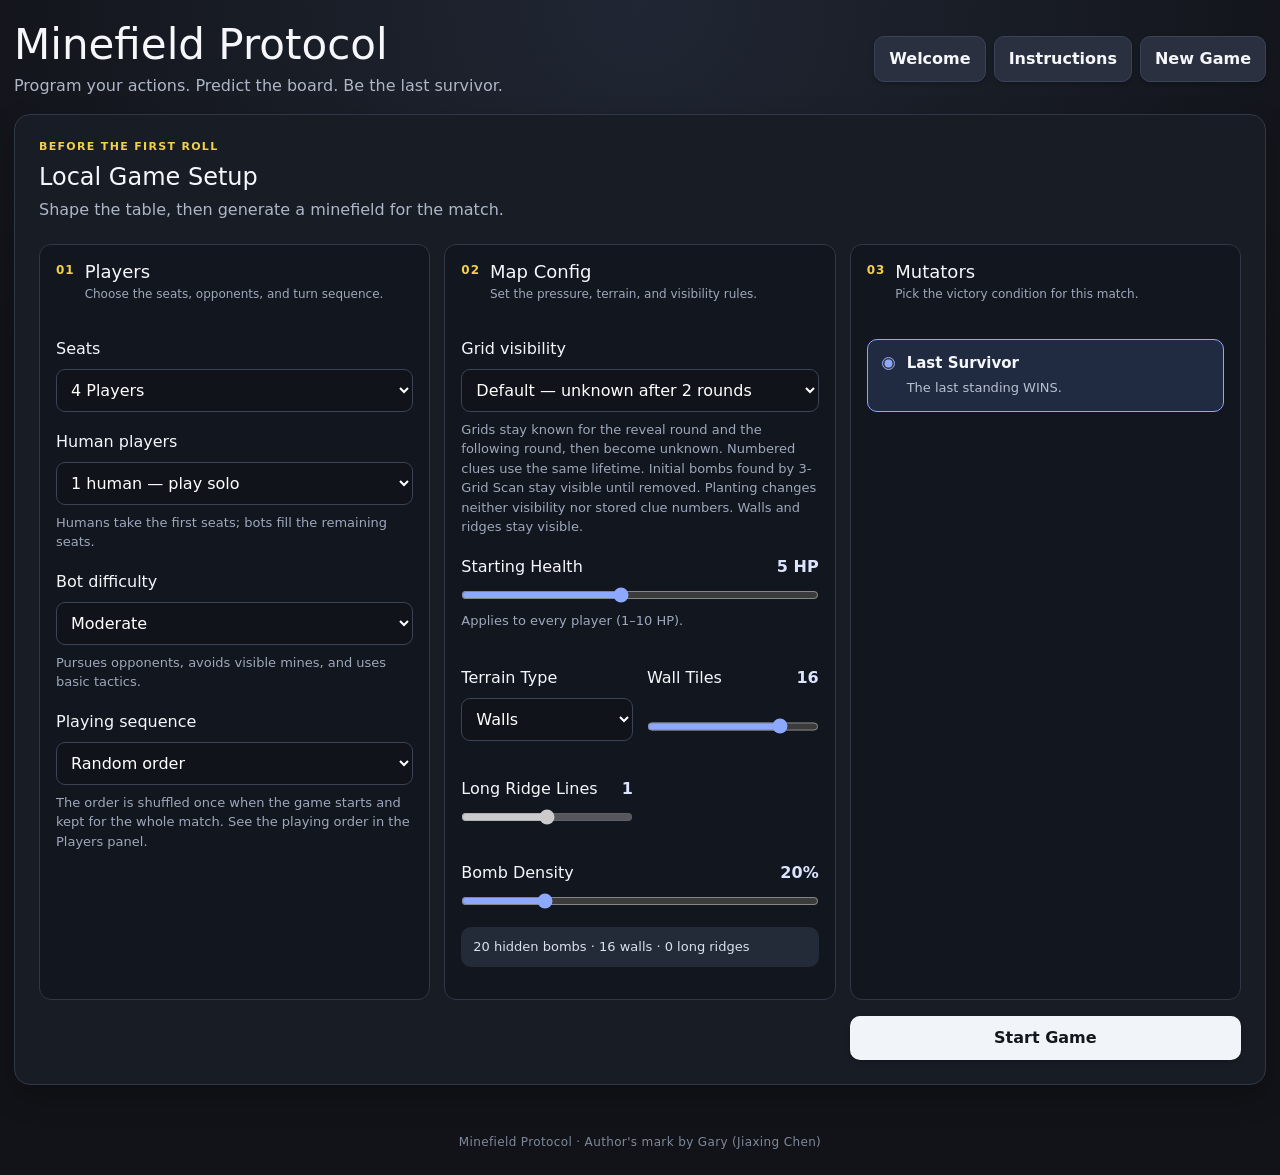
==== game.html @ ac13310d "optimization 0.3.1: visual opt and nav logic" ====
<!DOCTYPE html>
<!--
Author: Gary (JiaxingChen)
Project: VGC107 - Board Game Term Project
Last Update: 2026-09-20
Publish Version: v0.3.1
-->

<html lang="en">
<head>
  <meta charset="UTF-8" />
  <meta name="viewport" content="width=device-width, initial-scale=1.0" />
  <title>Minefield Protocol - Local Prototype</title>
  <link rel="stylesheet" href="https://cdn.jsdelivr.net/npm/bootstrap@5.3.8/dist/css/bootstrap.min.css" integrity="sha384-sRIl4kxILFvY47J16cr9ZwB07vP4J8+LH7qKQnuqkuIAvNWLzeN8tE5YBujZqJLB" crossorigin="anonymous" onerror="this.onerror=null; this.removeAttribute('integrity'); this.removeAttribute('crossorigin'); this.href='vendor/bootstrap-5.3.8.min.css';" />
  <link rel="stylesheet" href="style.css" />
</head>
<body>
  <main class="app">
    <header>
      <div>
        <h1>Minefield Protocol</h1>
        <p class="subtitle">Program your actions. Predict the board. Be the last survivor.</p>
      </div>
      <nav class="header-actions" aria-label="Page navigation">
        <a class="secondary button-link header-link" href="index.html">Welcome</a>
        <a class="secondary button-link header-link" href="instructions.html">Instructions</a>
        
        <button id="newGameBtn" class="secondary">New Game</button>
      </nav>
    </header>

    <!-- Setup values mirror the fallback defaults in game.js. -->
    <section id="setupPanel" class="panel setup-panel">
      <div class="setup-heading">
        <div>
          <p class="eyebrow">Before the first roll</p>
          <h2>Local Game Setup</h2>
          <p>Shape the table, then generate a minefield for the match.</p>
        </div>
      </div>
      <div class="setup-widgets">
        <section class="setup-widget" aria-labelledby="playersSetupHeading">
          <div class="widget-heading">
            <span class="widget-number">01</span>
            <div>
              <h3 id="playersSetupHeading">Players</h3>
              <p>Choose the seats, opponents, and turn sequence.</p>
            </div>
          </div>
          <label>
            Seats
            <select id="playerCount">
              <option value="3">3 Players</option>
              <option value="4" selected>4 Players</option>
              <option value="5">5 Players</option>
              <option value="6">6 Players</option>
            </select>
          </label>
          <label>
            Human players
            <select id="humanCount" aria-describedby="botSetupHint">
              <option value="all">All players (pass-and-play)</option>
              <option value="1" selected>1 human — play solo</option>
              <option value="2">2 humans</option>
              <option value="3">3 humans</option>
              <option value="4">4 humans</option>
              <option value="5">5 humans</option>
            </select>
            <span id="botSetupHint" class="setup-hint">Humans take the first seats; bots fill the remaining seats.</span>
          </label>
          <label>
            Bot difficulty
            <select id="botDifficulty" aria-describedby="botDifficultyHint">
              <option value="new-player">New Player</option>
              <option value="moderate" selected>Moderate</option>
              <option value="expert">Expert</option>
            </select>
            <span id="botDifficultyHint" class="setup-hint"></span>
          </label>
          <label>
            Playing sequence
            <select id="turnOrderMode" aria-describedby="turnOrderHint">
              <option value="manual">Designated order</option>
              <option value="random" selected>Random order</option>
            </select>
            <span id="turnOrderHint" class="setup-hint">The order is shuffled once when the game starts and kept for the whole match.</span>
          </label>
          <div id="manualTurnOrder" class="turn-order-options hidden"></div>
        </section>

        <section class="setup-widget" aria-labelledby="mapConfigHeading">
          <div class="widget-heading">
            <span class="widget-number">02</span>
            <div>
              <h3 id="mapConfigHeading">Map Config</h3>
              <p>Set the pressure, terrain, and visibility rules.</p>
            </div>
          </div>
          <label>
            Grid visibility
            <select id="visibilityMode" aria-describedby="visibilityHint">
              <option value="clear">Clear — explored grids stay known</option>
              <option value="default" selected>Default — unknown after 2 rounds</option>
              <option value="hard">Hard — unknown after 1 round</option>
            </select>
            <span id="visibilityHint" class="setup-hint"></span>
          </label>
          <label>
            <span>Starting Health <output id="startingHpValue" for="startingHp">5 HP</output></span>
            <input id="startingHp" type="range" min="1" max="10" step="1" value="5" aria-describedby="startingHpHint" />
            <span id="startingHpHint" class="setup-hint">Applies to every player (1–10 HP).</span>
          </label>
          <div class="setup-options">
            <label>
              Terrain Type
              <select id="terrainType">
                <option value="random">Random Mix</option>
                <option value="wall" selected>Walls</option>
                <option value="ridge">Ridges</option>
              </select>
            </label>
            <label>
              <span>Wall Tiles <output id="terrainCountValue">16</output></span>
              <input id="terrainCount" type="range" min="0" max="20" value="16" />
            </label>
            <label>
              <span>Long Ridge Lines <output id="ridgeCountValue">1</output></span>
              <input id="ridgeCount" type="range" min="0" max="2" value="1" />
            </label>
            <label>
              <span>Bomb Density <output id="bombPercentValue">20%</output></span>
              <input id="bombPercent" type="range" min="3" max="80" value="20" />
            </label>
          </div>
          <p id="mapSummary" class="map-summary">20 hidden bombs · 16 walls · 0 long ridges</p>
        </section>

        <section class="setup-widget" aria-labelledby="mutatorsHeading">
          <div class="widget-heading">
            <span class="widget-number">03</span>
            <div>
              <h3 id="mutatorsHeading">Mutators</h3>
              <p>Pick the victory condition for this match.</p>
            </div>
          </div>
          <fieldset class="mutators">
            <legend class="sr-only">Mutators</legend>
            <div id="mutatorList" class="mutator-list"></div>
          </fieldset>
        </section>
      </div>
      <div class="setup-action">
        <button id="startGameBtn">Start Game</button>
      </div>
    </section>

    <section id="gamePanel" class="hidden">
      <div id="mainGrid" class="main-grid">
        <!-- Public information stays visible throughout planning and execution. -->
        <aside class="info-sidebar" aria-label="Round details and player health">
          <section class="panel status-panel" aria-labelledby="roundDetailsHeading">
            <h2 id="roundDetailsHeading">Round Details</h2>
            <div class="status-row">
              <div><span class="label">Round</span><strong id="roundLabel">1</strong></div>
              <div><span class="label">Phase</span><strong id="phaseLabel">Planning</strong></div>
              <div><span class="label">Current</span><strong id="currentPlayerLabel">Player 1</strong></div>
              <div title="Found counts revealed bombs that are still on the board.">
                <span class="label">Bombs Remaining</span>
                <strong id="bombStats" class="bomb-count" role="status" aria-live="polite" aria-atomic="true">0 bombs / 0 found</strong>
              </div>
            </div>
            <div id="message" class="message">Roll for action points, then build your program.</div>
            <p id="pressureHint" class="pressure-hint" role="status"></p>
            <details class="rules-help">
              <summary>Rules &amp; explanations</summary>
              <ul>
                <li>Move: a step blocked by another player is skipped. Its point is spent; later steps continue from your actual position.</li>
                <li>Attack: reach 2 grids straight or 1 diagonally and push 1 grid. A wall, ridge, or edge blocking the push causes 1 HP damage. Another player blocks without damage.</li>
                <li>Dodge: choose an adjacent escape direction. The next attack triggers one sidestep. A blocked destination makes it fail; landing on a bomb still triggers it. Dodges expire each round and do not stack.</li>
                <li>Scan Here: 1 point records the bomb count in the eight grids around you. 3×3 Scan costs 3 points and records nine numbered clues. A number does not prove its own grid safe.</li>
                <li>3-Grid Scan: 2 points reveals bombs directly in three grids, with no numbers. Other grids keep their visibility. Found initial bombs stay visible until removed; planted bombs follow the visibility setting.</li>
                <li>Plant Bomb: 1 point on an adjacent non-terrain grid. Break Wall: a separate 2-point action targeting an adjacent wall. Both use straight directions only.</li>
                <li>Clues are dated snapshots. Planting, disarming, and explosions do not update them. Rescan to refresh; clues expire with the selected visibility mode.</li>
                <li>Disarm: spend 1 point to check one adjacent grid, including diagonals, and safely remove its bomb. No flags are needed.</li>
                <li>From round 21, bombs cause instant death. Blocked-push damage stays at 1 HP.</li>
                <li>The last survivor wins. If no bombs remain, the living player with the highest HP wins; tied leaders share victory. This is checked after each action.</li>
              </ul>
            </details>
          </section>

          <section class="panel player-panel" aria-labelledby="playersHeading">
            <h2 id="playersHeading">Players</h2>
            <div id="roundDice" class="round-dice" role="group" aria-label="Public dice points in playing order"></div>
            <p id="turnOrderSummary" class="setup-hint"></p>
            <div id="playerList"></div>
          </section>
        </aside>

        <section class="panel board-panel">
          <div class="board-head">
            <div>
              <h2>Minefield</h2>
              <p>Numbers count bombs in eight neighboring grids at the time of scanning. They do not reveal bomb positions. Hover for the scan round.</p>
            </div>
            <div class="legend">
              <span>■ Unknown</span>
              <span>□ Safe</span>
              <span>◆ Mine</span>
              <span>0–8 Scan clue</span>
              <span>▣ Wall</span>
              <span>▲ Ridge</span>
            </div>
          </div>
          <!-- game.js creates and reuses the grid cells inside this container. -->
          <div id="board" class="board" aria-label="10 by 10 game board"></div>
        </section>

        <!-- Only one phase panel is visible; the pass screen hides private programs. -->
        <aside class="panel control-panel">
          <div id="diceControls" class="hidden">
            <h2>Roll Action Points</h2>
            <p id="dicePhaseHint" role="status" aria-live="polite"></p>
            <button id="rollDiceBtn" type="button">Roll d6</button>
            <button id="beginPlanningBtn" type="button" class="secondary" disabled>Begin Planning</button>
          </div>
          <div id="botControls" class="hidden" role="status" aria-live="polite">
            <h2>Bot Planning</h2>
            <p id="botMessage">A bot is secretly programming its actions.</p>
            <p>Actions will appear as they resolve. You control the pace of execution.</p>
          </div>
          <div id="planningControls">
            <h2>Program Actions</h2>
            <p id="planningHint">Privately program the points you rolled.</p>

            <div class="dice-box" id="diceBox">
              <span class="label">Your Action Points</span>
              <div class="dice-row">
                <div id="diceFace" class="dice-face" role="status" aria-live="polite">—</div>
              </div>
              <p id="diceHint">Use the points assigned during the dice phase.</p>
            </div>

            <div class="allocation-panel">
              <div class="allocation-heading">
                <span class="label">Private Point Allocation</span>
                <span class="points-remaining" title="Points remaining">Left: <strong id="pointsRemaining">—</strong></span>
              </div>
              <p id="movementCostPreview" class="movement-cost-preview hidden"></p>
              <div id="allocationTrack" class="allocation-track" role="status" aria-live="polite">
                <span class="allocation-cell locked"></span>
                <span class="allocation-cell locked"></span>
                <span class="allocation-cell locked"></span>
                <span class="allocation-cell locked"></span>
                <span class="allocation-cell locked"></span>
                <span class="allocation-cell locked"></span>
              </div>
              <div class="allocation-legend" aria-label="Allocation colors">
                <span class="legend-move">Move</span>
                <span class="legend-scan">Scan</span>
                <span class="legend-attack">Attack</span>
                <span class="legend-dodge">Dodge / Disarm</span>
                <span class="legend-bomb">Bomb</span>
                <span class="legend-discard">Discard</span>
              </div>
            </div>

            <div class="action-grid" id="actionButtons">
              <button data-action="MOVE">Move · 1 pt</button>
              <button data-action="ATTACK">Attack · 1 pt</button>
              <button data-action="BOMB" title="Plant a bomb on an adjacent non-terrain grid; preserves visibility.">Plant Bomb · 1 pt</button>
              <button data-action="BREAK_WALL" title="Destroy an adjacent wall for 2 points. Ridges cannot be broken.">Break Wall · 2 pts</button>
              <fieldset class="defense-actions">
                <legend>Dodge / Disarm</legend>
                <button data-action="DODGE">Dodge · 1 pt</button>
                <button data-action="DISARM" title="Choose one adjacent grid to check and disarm safely.">Disarm · 1 pt</button>
              </fieldset>
              <button data-action="SCAN">Scan Here · 1 pt</button>
              <button data-action="TRI_SCAN">3-Grid Scan · 2 pts</button>
              <button data-action="AREA_SCAN">3×3 Scan · 3 pts</button>
              <button data-action="DISCARD">Discard Remaining</button>
            </div>
            <p id="actionHint" class="board-selection-hint">For directional actions, select an action and click its target on the board.</p>

            <button id="confirmProgramBtn" disabled>Add to Program</button>

            <div class="programmed">
              <ol id="programList" class="program-list">
                <li>No actions allocated yet.</li>
              </ol>
              <button id="undoActionBtn" class="secondary" type="button" disabled>Undo Last Action</button>
            </div>

          </div>

          <div id="passControls" class="hidden pass-screen">
            <h2>Pass the Computer</h2>
            <p id="passMessage">Give the computer to the next player.</p>
            <button id="readyNextPlayerBtn">Ready</button>
          </div>

          <div id="executionControls" class="hidden">
            <h2>Execution Phase</h2>
            <p class="execution-cube-hint">One cube per rolled point. * Pending · Colored cubes are resolved. Blue marks the next player.</p>
            <div class="execution-cubes">
              <table class="execution-cube-table">
                <caption>Dice rolls &amp; action points</caption>
                <thead><tr id="executionRolls"></tr></thead>
                <tbody id="executionPoints"></tbody>
              </table>
            </div>
            <p id="executionProgress" class="execution-progress" role="status" aria-live="polite"></p>
            <button id="resolveNextBtn">Resolve Next Action</button>
            <button id="resolveAllBtn" class="secondary">Resolve Remaining</button>
            <details class="execution-log">
              <summary>Execution log</summary>
              <div class="allocation-legend" aria-label="Execution log action colors">
                <span class="legend-scan">Scan</span>
                <span class="legend-attack">Attack</span>
                <span class="legend-dodge">Dodge / Disarm</span>
                <span class="legend-bomb">Bomb / Break Wall</span>
              </div>
              <div id="executionQueue" class="queue" role="log" aria-live="polite"></div>
            </details>
          </div>

          <div id="winnerControls" class="hidden">
            <h2 id="winnerTitle">Winner</h2>
            <p id="winnerText"></p>
            <button id="playAgainBtn">Play Again</button>
          </div>
        </aside>
      </div>
    </section>
  </main>

  <footer class="site-footer">Minefield Protocol · Author's mark by Gary (Jiaxing Chen)</footer>

  <script src="bots.js"></script>
  <script src="game-agents.js"></script>
  <script src="turn-order.js"></script>
  <script src="execution-view.js"></script>
  <script src="grid-visibility.js"></script>
  <script src="dice-phase.js"></script>
  <script src="mutators.js"></script>
  <script src="game-rules.js"></script>
  <script src="game.js"></script>
</body>
</html>
---- style.css ----
/*
 * Author: Gary (JiaxingChen)
 * Project: VGC107 - Board Game Term Project
 * Last Update: 2026-09-20
 * Publish Version: v0.3.1
 */

/* Base theme and shared controls. */
* { box-sizing: border-box; }

:root {
  font-family: Inter, ui-sans-serif, system-ui, -apple-system, BlinkMacSystemFont, "Segoe UI", sans-serif;
  background: #111318;
  color: #f5f7fb;
}

body {
  margin: 0;
  font-family: inherit;
  color: #f5f7fb;
  min-height: 100vh;
  background: radial-gradient(circle at top, #202633 0%, #111318 55%);
}

button, select {
  font: inherit;
}

button {
  border: 0;
  border-radius: 10px;
  padding: 10px 14px;
  cursor: pointer;
  background: #f1f4f9;
  color: #14171d;
  font-weight: 700;
  box-shadow: 0 2px 4px rgba(0,0,0,.22);
  transition: color .15s ease, background-color .15s ease, border-color .15s ease,
    box-shadow .15s ease, transform .08s ease, filter .15s ease;
}

button:hover:not(:disabled) {
  filter: brightness(0.96);
  transform: translateY(-1px);
  box-shadow: 0 5px 10px rgba(0,0,0,.26);
}
button:active:not(:disabled) {
  transform: translateY(0) scale(.97);
  box-shadow: 0 1px 2px rgba(0,0,0,.28);
}
button:focus-visible { outline: 3px solid #8da8ff; outline-offset: 2px; }
button:disabled { opacity: 0.45; cursor: not-allowed; }
button.secondary { background: #2a3040; color: #f5f7fb; border: 1px solid #3a4357; }
.button-link, .button-link:visited { border: 1px solid #3a4357; border-radius: 10px; padding: 10px 14px; background: #2a3040; color: #f5f7fb; font-weight: 700; box-shadow: 0 2px 4px rgba(0,0,0,.22); }
.button-link:hover { filter: brightness(1.12); transform: translateY(-1px); box-shadow: 0 5px 10px rgba(0,0,0,.26); }

.app {
  width: min(1600px, calc(100% - 28px));
  margin: 0 auto;
  padding: 20px 0 32px;
}

header {
  display: flex;
  align-items: center;
  justify-content: space-between;
  gap: 16px;
  margin-bottom: 16px;
}

.header-actions { display: flex; align-items: center; gap: 8px; flex-wrap: wrap; }
.header-link { display: inline-block; text-decoration: none; }
.header-link:hover { filter: brightness(1.12); }

h1, h2, h3, p { margin-top: 0; }
h1 { margin-bottom: 4px; font-size: clamp(28px, 4vw, 42px); }
.subtitle { margin-bottom: 0; color: #aeb6c7; }

.panel {
  background: rgba(25, 29, 37, 0.95);
  border: 1px solid #303746;
  border-radius: 16px;
  box-shadow: 0 12px 30px rgba(0,0,0,.22);
}

/* Setup form and terrain/bomb configuration. */
.welcome-page { width: min(1120px, calc(100% - 28px)); margin: 0 auto; padding: 40px 0; }
.welcome-page > header { flex-wrap: wrap; margin-bottom: 28px; }
.welcome-page .intro-hero h2 { font-size: clamp(28px, 4vw, 42px); line-height: 1.15; margin-bottom: 16px; }
.welcome-links { display: grid; grid-template-columns: repeat(3, minmax(0, 1fr)); gap: 20px; }
.welcome-home > header { justify-content: center; text-align: center; }
.welcome-home .intro-hero { grid-template-columns: minmax(0, 1fr); gap: 32px; text-align: center; padding: 44px 38px; margin-bottom: 24px; }
.welcome-home .intro-hero .subtitle { margin-inline: auto; }
.welcome-home .intro-meta { grid-template-columns: repeat(3, minmax(0, 1fr)); gap: 24px; padding: 24px 0 0; border-left: 0; border-top: 1px solid #3a4357; }
.welcome-home .intro-meta strong { margin-bottom: 6px; }
.welcome-home .welcome-card { align-items: center; text-align: center; }
.welcome-card { display: flex; flex-direction: column; padding: 26px; color: #f5f7fb; text-decoration: none; transition: border-color .15s ease, background-color .15s ease; }
.welcome-card:hover { border-color: #f2cf4a; background: #242b39; }
.welcome-card:focus-visible, .button-link:focus-visible { outline: 3px solid #8da8ff; outline-offset: 4px; }
.welcome-card h2 { margin: 12px 0; font-size: 24px; }
.welcome-card p { color: #aeb6c7; line-height: 1.6; }
.welcome-cta { margin-top: auto; padding-top: 16px; color: #f2cf4a; font-weight: 700; }

.setup-panel { padding: 24px; }
.setup-heading { display: flex; justify-content: space-between; gap: 20px; margin-bottom: 22px; }
.setup-heading h2 { margin-bottom: 6px; font-size: 24px; }
.setup-heading p:last-child { margin-bottom: 0; color: #aeb6c7; }
.eyebrow { margin-bottom: 7px; color: #f2cf4a; font-size: 11px; font-weight: 800; letter-spacing: .12em; text-transform: uppercase; }
.setup-widgets { display: grid; grid-template-columns: repeat(3, minmax(0, 1fr)); gap: 14px; }
.setup-widget { min-width: 0; padding: 16px; border: 1px solid #303746; border-radius: 12px; background: #12161e; }
.widget-heading { display: flex; align-items: flex-start; gap: 10px; min-height: 58px; margin-bottom: 12px; }
.widget-number { color: #f2cf4a; font-size: 12px; font-weight: 900; letter-spacing: .08em; }
.widget-heading h3 { margin: 0 0 4px; font-size: 18px; }
.widget-heading p { margin: 0; color: #9ea8bb; font-size: 12px; line-height: 1.4; }
.sr-only { position: absolute; width: 1px; height: 1px; padding: 0; margin: -1px; overflow: hidden; clip: rect(0, 0, 0, 0); white-space: nowrap; border: 0; }
.setup-action { display: grid; grid-template-columns: repeat(3, minmax(0, 1fr)); gap: 14px; margin-top: 16px; }
.setup-action button { grid-column: 3; width: 100%; }

.setup-panel label {
  display: grid;
  gap: 8px;
  margin: 18px 0;
}

.setup-hint { color: #9ea8bb; font-size: 13px; }
.mutators { margin: 20px 0; padding: 0; border: 0; min-width: 0; }
.mutators legend { padding: 0; margin-bottom: 10px; font-size: 18px; font-weight: 700; }
.mutator-list { display: grid; gap: 8px; }
.setup-panel .mutator-option { display: flex; align-items: flex-start; gap: 12px; margin: 0; padding: 14px; border: 1px solid #3b4354; border-radius: 10px; cursor: pointer; background: #12161e; }
.mutator-option input { margin: 3px 0 0; accent-color: #8da8ff; flex-shrink: 0; }
.mutator-option:has(input:checked) { border-color: #8da8ff; background: #202a40; }
.mutator-option:focus-within { outline: 2px solid #8da8ff; outline-offset: 3px; }
.mutator-title { display: block; font-size: 15px; font-weight: 800; line-height: 1.3; }
.mutator-description { display: block; margin-top: 6px; color: #b9c1d1; font-size: 13px; line-height: 1.4; }
.turn-order-options { display: grid; grid-template-columns: repeat(2, minmax(0, 1fr)); gap: 0 14px; }
.turn-order-options label { margin: 6px 0; }
.turn-order-options select { width: 100%; min-width: 0; }

select {
  padding: 10px;
  border-radius: 9px;
  background: #10131a;
  color: #fff;
  border: 1px solid #3b4354;
}

.setup-options {
  display: grid;
  grid-template-columns: repeat(2, minmax(0, 1fr));
  gap: 0 14px;
}

.setup-options label:last-child { grid-column: 1 / -1; }

input[type="range"] {
  width: 100%;
  accent-color: #8da8ff;
  cursor: pointer;
}

output {
  float: right;
  color: #dce4ff;
  font-weight: 800;
}

.map-summary {
  padding: 10px 12px;
  border-radius: 10px;
  background: #242b38;
  color: #d9e0ed;
  font-size: 13px;
}

.site-footer { width: min(1600px, calc(100% - 28px)); margin: 0 auto; padding: 16px 0 24px; color: #7f899b; font-size: 12px; letter-spacing: .03em; text-align: center; }

/* Project introduction and rules page. */
.docs-page { display: grid; grid-template-columns: 220px minmax(0, 760px); justify-content: center; gap: 0 32px; width: min(1080px, calc(100% - 28px)); margin: 0 auto; padding: 28px 0 10px; }
.docs-page > header { grid-column: 1 / -1; }
.docs-page > .intro-hero, .docs-page > .intro-section, .docs-page > .intro-columns { grid-column: 2; }
.docs-page > .intro-hero { grid-row: 2; }
.docs-page > .intro-nav { grid-column: 1; grid-row: 2 / span 12; align-self: start; position: sticky; top: 20px; display: grid; gap: 5px; padding: 8px 0; margin: 0; border: 0; border-radius: 0; background: transparent; box-shadow: none; }
.intro-hero { display: grid; grid-template-columns: minmax(0, 1.4fr) minmax(240px, .6fr); gap: 28px; align-items: end; padding: 38px; margin-bottom: 16px; background: linear-gradient(135deg, rgba(40, 48, 67, .98), rgba(25, 29, 37, .98)); }
.intro-hero h1 { max-width: 720px; margin-bottom: 12px; }
.intro-hero .subtitle { max-width: 650px; font-size: 17px; line-height: 1.55; }
.intro-meta { display: grid; gap: 10px; padding-left: 18px; border-left: 2px solid #f2cf4a; color: #d9e0ed; font-size: 13px; line-height: 1.5; }
.intro-meta strong { display: block; color: #f2cf4a; font-size: 11px; letter-spacing: .1em; text-transform: uppercase; }
.intro-nav a { display: block; padding: 7px 10px; border-left: 2px solid #3a4357; color: #aeb6c7; font-size: 13px; text-decoration: none; }
.intro-nav a:hover { border-left-color: #f2cf4a; color: #f5f7fb; }
.intro-section { padding: 24px; margin-bottom: 16px; }
.intro-section h2 { margin-bottom: 10px; font-size: 24px; }
.intro-section h3 { margin: 22px 0 8px; font-size: 17px; color: #f2cf4a; }
.intro-section p, .intro-section li { color: #c5cddd; line-height: 1.65; }
.intro-section ul, .intro-section ol { padding-left: 22px; }
.intro-section li + li { margin-top: 7px; }
.update-log-heading, .release-heading { display: flex; justify-content: space-between; align-items: center; flex-wrap: wrap; gap: 12px; }
.update-log-heading h2 { margin-bottom: 0; }
.release-badge { padding: 6px 12px; border: 1px solid #675d32; border-radius: 999px; color: #f2cf4a; background: #302d20; font-size: 13px; font-weight: 700; }
.release-entry { margin-top: 22px; padding-top: 20px; border-top: 1px solid #303746; }
.release-heading h3 { margin: 0; }
.release-heading time { color: #aeb6c7; font-size: 14px; }
.release-entry ul { margin-top: 14px; margin-bottom: 0; }
.release-entry summary { cursor: pointer; color: #d9e0ed; font-weight: 700; }
.release-entry summary:focus-visible { outline: 3px solid #8da8ff; outline-offset: 4px; }
.intro-columns { display: grid; grid-template-columns: repeat(2, minmax(0, 1fr)); gap: 16px; }
.intro-note { padding: 12px 14px; margin: 16px 0; border-left: 3px solid #8da8ff; background: #12161e; color: #d9e0ed; }
.intro-page code { padding: 2px 5px; border-radius: 4px; background: #12161e; color: #f2cf4a; }

.hidden { display: none !important; }

/* Public round information, player health, and the desktop three-column layout. */
.info-sidebar {
  display: grid;
  gap: 10px;
  position: sticky;
  top: 12px;
  min-width: 0;
}

.status-panel, .player-panel, .control-panel { padding: 12px; }
.board-panel { padding: 16px; }
.status-panel h2, .player-panel h2 { margin-bottom: 12px; font-size: 18px; }

.status-row {
  display: grid;
  grid-template-columns: repeat(2, minmax(0, 1fr));
  gap: 6px;
}

.status-row > div {
  background: #12161e;
  border: 1px solid #2b3342;
  padding: 8px;
  border-radius: 12px;
}

.bomb-count { font-size: 12px; font-variant-numeric: tabular-nums; }
.status-panel .label { font-size: 10px; }
.status-panel .message { padding: 8px; font-size: 12px; line-height: 1.35; margin-top: 8px; }

.label {
  display: block;
  color: #9ea8bb;
  font-size: 12px;
  text-transform: uppercase;
  letter-spacing: .08em;
  margin-bottom: 4px;
}

.message {
  margin-top: 12px;
  padding: 10px 12px;
  background: #242b38;
  border-radius: 10px;
  color: #d9e0ed;
  min-height: 42px;
}

#playerList {
  display: grid;
  gap: 5px;
}

.round-dice { display: grid; gap: 4px; margin: 0 0 10px; }
.round-die { display: grid; justify-items: center; gap: 4px; padding: 3px 0; border-radius: 6px; font-size: 11px; font-weight: 700; }
.round-die-cube.allocation-cell { min-width: 0; width: 28px; height: 28px; font-size: 17px; }
.round-die.rolling-player { outline: 2px solid #56a3ff; background: #1a3048; }

.player-card {
  display: flex;
  justify-content: space-between;
  align-items: center;
  flex-wrap: wrap;
  gap: 4px;
  background: #12161e;
  border: 1px solid #2b3342;
  border-radius: 10px;
  padding: 6px 8px;
}

.player-card.dead { opacity: .45; text-decoration: line-through; }
.player-card.active { border-color: #8da8ff; }
.bot-badge { flex-basis: 100%; color: #b9c8e8; font-size: 11px; overflow-wrap: anywhere; }
.player-identity { display: inline-flex; align-items: center; gap: 7px; }
.player-name { font-weight: 800; }
.hp { white-space: nowrap; font-size: 13px; font-variant-numeric: tabular-nums; }
.hp.hearts { color: #f08b96; font-size: 16px; letter-spacing: 1px; }
.active-player-cube {
  width: 11px;
  height: 11px;
  flex: 0 0 11px;
  border: 1px solid rgba(255,255,255,.65);
  border-radius: 2px;
  background: #5168a9;
}
.active-player-cube.inactive { visibility: hidden; }

.main-grid {
  display: grid;
  grid-template-columns: 240px minmax(0, 1fr) 340px;
  gap: 14px;
  align-items: start;
}

.main-grid > * { min-width: 0; }

.board-head {
  display: flex;
  justify-content: space-between;
  align-items: end;
  gap: 16px;
  margin-bottom: 12px;
}

.board-head p { color: #9ea8bb; margin-bottom: 0; font-size: 13px; }

.legend {
  display: flex;
  gap: 10px;
  flex-wrap: wrap;
  color: #b9c1d1;
  font-size: 12px;
  justify-content: flex-end;
}

/* Board cells: terrain, selection previews, denial feedback, and player tokens. */
.board {
  width: min(76vh, 100%);
  aspect-ratio: 1 / 1;
  margin: 0 auto;
  display: grid;
  grid-template-columns: repeat(10, 1fr);
  grid-template-rows: repeat(10, 1fr);
  gap: 3px;
  padding: 3px;
  background: #0b0e13;
  border-radius: 12px;
  overflow: hidden;
}

.tile {
  position: relative;
  min-width: 0;
  min-height: 0;
  display: grid;
  place-items: center;
  background: #343c49;
  border-radius: 4px;
  font-weight: 900;
  user-select: none;
  cursor: pointer;
  transition: background-color .16s ease, box-shadow .16s ease, transform .12s ease,
    outline-color .12s ease;
}

.tile:hover {
  outline: 2px solid #eef3ff;
  outline-offset: -2px;
  z-index: 3;
}

.tile.move-reachable {
  box-shadow: inset 0 0 0 2px #8da8ff;
}

.tile.move-reachable:hover {
  box-shadow: inset 0 0 0 3px #c8d5ff, 0 0 10px rgba(141,168,255,.75);
  transform: scale(.94);
}

.tile.planned-path {
  box-shadow: inset 0 0 0 3px #f0c84b;
}

.tile.scan-region {
  box-shadow: inset 0 0 0 3px #7bdff2;
}

.tile.disarm-region {
  box-shadow: inset 0 0 0 3px #6497e5;
}

.tile.selected-target {
  background: #f2cf4a !important;
  color: #1a1d23 !important;
  box-shadow: inset 0 0 0 3px #fff1a8, 0 0 12px rgba(242,207,74,.8);
}

.tile.denied-target {
  background: #d84d55 !important;
  color: #fff !important;
  box-shadow: inset 0 0 0 3px #ffb3b8, 0 0 14px rgba(216,77,85,.9);
  animation: denied-grid .42s ease both;
}

@keyframes denied-grid {
  0%, 100% { transform: translateX(0); }
  25% { transform: translateX(-4px); }
  50% { transform: translateX(4px); }
  75% { transform: translateX(-2px); }
}

.tile.safe { background: #bfc7d3; color: #20252d; }
.tile.mine { background: #7f3740; color: #fff; }
.tile.mine.found-mine {
  background: #a43d38;
  color: #ffe190;
  border: 2px solid #ffd166;
}
.found-mine-legend { color: #ffd166; }
.scan-clue {
  position: absolute;
  top: 2px;
  left: 2px;
  z-index: 3;
  min-width: 18px;
  padding: 1px 3px;
  border-radius: 4px;
  background: #101b30;
  color: #cce2ff;
  font-size: 13px;
  font-weight: 800;
  line-height: 1.2;
}
.pressure-hint { font-size: 12px; color: #ffd29a; }
.pressure-hint.sudden-death { color: #ffabb1; font-weight: 800; border-left: 3px solid #d75c65; padding-left: 8px; }
.scan-clue.clue-0 { color: #aeb6c7; }
.scan-clue.clue-1 { color: #8dbaff; }
.scan-clue.clue-2 { color: #9be2b2; }
.scan-clue.clue-3 { color: #ffabb1; }
.scan-clue.clue-4 { color: #c1a9ff; }
.scan-clue.clue-5, .scan-clue.clue-6, .scan-clue.clue-7, .scan-clue.clue-8 { color: #ffd166; }
.rules-help { margin-top: 10px; font-size: 12px; line-height: 1.5; color: #cbd4e3; }
.rules-help summary { cursor: pointer; color: #a9c9ff; }
.rules-help ul { padding-left: 18px; }
.rules-help li { margin-bottom: 8px; }
.tile.exploded { background: #4f252a; color: #fff; }
.tile.wall { background: #1d222b; color: #dce1ea; border: 1px solid #727c91; }
.tile.ridge { background: #3e3528; color: #f0d19a; border: 1px solid #8a7450; }

.token-stack {
  display: flex;
  flex-wrap: wrap;
  gap: 2px;
  align-items: center;
  justify-content: center;
  z-index: 2;
}

.token {
  width: clamp(18px, 3vw, 30px);
  aspect-ratio: 1;
  border-radius: 50%;
  display: grid;
  place-items: center;
  border: 2px solid #fff;
  color: #fff;
  font-size: clamp(10px, 1.3vw, 14px);
  text-shadow: 0 1px 2px rgba(0,0,0,.5);
  background: #5168a9;
}

.token.p2, .active-player-cube.p2 { background: #a15162; }
.token.p3, .active-player-cube.p3 { background: #4f8964; }
.token.p4, .active-player-cube.p4 { background: #9a7a3f; }
.token.p5, .active-player-cube.p5 { background: #6f4b9a; }
.token.p6, .active-player-cube.p6 { background: #347f8c; }

/* Private planning: die, action buttons, allocation colors, and queued choices. */
.control-panel {
  position: sticky;
  top: 12px;
  padding: 12px;
}

#planningControls { font-size: 13px; line-height: 1.3; }
#planningControls h2 { margin-bottom: 6px; font-size: 18px; }
#planningHint { margin-bottom: 8px; }
#planningControls .label { font-size: 11px; }
#planningControls button { min-height: 32px; padding: 6px 8px; }
#confirmProgramBtn { width: 100%; margin-bottom: 8px; }

.action-grid {
  display: grid;
  grid-template-columns: 1fr 1fr;
  gap: 6px;
  margin: 8px 0;
}

.action-grid [data-action="MOVE"] { grid-column: 1 / -1; }

.defense-actions {
  grid-column: 1 / -1;
  display: grid;
  grid-template-columns: repeat(2, minmax(0, 1fr));
  gap: 6px;
  min-width: 0;
  margin: 0;
  padding: 6px;
  border: 1px solid #6497e5;
  border-radius: 10px;
}

.defense-actions legend {
  padding: 0 5px;
  color: #a9c9ff;
  font-size: 12px;
}

.action-grid button.selected {
  outline: 3px solid #8da8ff;
  background: #dce4ff;
}

.dice-box {
  padding: 8px;
  border: 1px solid #303746;
  border-radius: 12px;
  margin-bottom: 8px;
  background: #12161e;
}

.dice-row {
  display: flex;
  align-items: center;
  gap: 8px;
}

.dice-face {
  width: 36px;
  aspect-ratio: 1;
  display: grid;
  place-items: center;
  flex: 0 0 auto;
  border-radius: 12px;
  background: #f1f4f9;
  color: #14171d;
  font-size: 28px;
  line-height: 1;
  font-weight: 900;
}

.dice-row button { flex: 1; }

.dice-box p {
  margin: 4px 0 0;
  color: #9ea8bb;
  font-size: 12px;
}

.allocation-panel {
  padding: 8px;
  border: 1px solid #303746;
  border-radius: 12px;
  margin-bottom: 8px;
  background: #12161e;
}

.allocation-heading { display: flex; justify-content: space-between; align-items: baseline; gap: 6px; margin-bottom: 4px; }
.allocation-heading .label { margin-bottom: 0; }
.points-remaining { flex-shrink: 0; font-size: 12px; color: #d9e0ed; }

.allocation-track {
  display: flex;
  gap: 6px;
  min-height: 32px;
}

.movement-cost-preview {
  margin: 0 0 6px;
  padding: 5px 6px;
  border-radius: 8px;
  background: rgba(242,207,74,.13);
  color: #ffe486;
  font-size: 12px;
  font-weight: 800;
}

.allocation-cell {
  min-width: 32px;
  flex: 1 1 0;
  display: grid;
  place-items: center;
  border: 1px solid #4b556a;
  border-radius: 8px;
  background: #202631;
  color: #aeb6c7;
  font-size: 20px;
  font-weight: 900;
  transition: background-color .18s ease, color .18s ease, transform .18s ease;
}

.allocation-cell.locked {
  background: #171b22;
  border-color: #2b3240;
  color: #535d6f;
  opacity: .48;
}

.allocation-cell.usable {
  background: #596170;
  border-color: #7d8798;
  color: #f3f5f8;
}

.allocation-cell.preview-move {
  background: rgba(242,207,74,.28);
  border: 2px dashed #f2cf4a;
  color: #ffe486;
  animation: allocation-preview .8s ease-in-out infinite alternate;
}

.allocation-cell.point-move {
  background: #f2cf4a;
  border-color: #fff1a8;
  color: #1a1d23;
  transform: translateY(-2px);
}

.allocation-cell.point-scan { background: #58b878; border-color: #9be2b2; color: #0d2616; }
.allocation-cell.point-attack { background: #e99245; border-color: #ffc488; color: #2b1606; }
.allocation-cell.point-dodge { background: #6497e5; border-color: #a9c9ff; color: #0b1c38; }
.allocation-cell.point-bomb { background: #d75c65; border-color: #ffabb1; color: #fff; }
.allocation-cell.point-discard { background: #373e4a; border-color: #667184; color: #aeb6c7; }

@keyframes allocation-preview {
  from { transform: translateY(0); }
  to { transform: translateY(-2px); }
}

.allocation-legend {
  display: flex;
  flex-wrap: wrap;
  gap: 4px 10px;
  margin-top: 6px;
  color: #9ea8bb;
  font-size: 11px;
}

.allocation-legend span {
  display: inline-flex;
  align-items: center;
  gap: 5px;
}

.allocation-legend span::before {
  content: "";
  width: 10px;
  height: 10px;
  border-radius: 3px;
  background: #596170;
}

.allocation-legend .legend-move::before { background: #f2cf4a; }
.allocation-legend .legend-scan::before { background: #58b878; }
.allocation-legend .legend-attack::before { background: #e99245; }
.allocation-legend .legend-dodge::before { background: #6497e5; }
.allocation-legend .legend-bomb::before { background: #d75c65; }
.allocation-legend .legend-discard::before { background: #373e4a; }


.board-selection-hint { margin: 0 0 8px; color: #9ea8bb; font-size: 12px; }

.planned-token {
  opacity: .7;
  border-style: dashed;
  filter: saturate(.65);
}

.programmed {
  display: grid;
  gap: 6px;
}

.program-list {
  display: grid;
  gap: 4px;
  margin: 0;
  padding: 0 0 0 28px;
  color: #d9e0ed;
}

.program-list li {
  padding: 4px 8px;
  border-radius: 8px;
  background: #12161e;
  border: 1px solid #2b3342;
}

#undoActionBtn { width: 100%; }

/* Public execution log; damage and elimination stay legible on completed rows. */
.queue {
  display: grid;
  gap: 6px;
  margin: 12px 0;
  max-height: 330px;
  overflow: auto;
}

/* Compact allocation-style cubes stay in the normal control panel. */
.execution-cube-hint { font-size: 12px; color: #aeb6c7; }
.execution-cubes { overflow-x: auto; padding: 3px; }
.execution-cube-table { width: max-content; border-collapse: separate; border-spacing: 0; }
.execution-cube-table caption { text-align: left; color: #aeb6c7; font-size: 12px; margin-bottom: 8px; }
.execution-cube-table th, .execution-cube-table td { width: 44px; text-align: center; border-left: 2px solid transparent; border-right: 2px solid transparent; }
.execution-player { padding: 5px 3px; border-top: 2px solid transparent; }
.execution-player span { display: block; font-size: 14px; }
.execution-player small { display: block; margin-top: 3px; font-size: 10px; font-weight: 400; color: #cad4e5; }
.execution-point { padding: 3px; }
.execution-cube.allocation-cell { width: 32px; height: 32px; min-width: 32px; transform: none; }
.execution-point.last-point { border-bottom: 2px solid transparent; }
.execution-point.hp-loss .execution-cube { box-shadow: 0 0 0 2px #e99245; }
.execution-point.eliminated .execution-cube { box-shadow: 0 0 0 2px #ef6570; }
.execution-cube-table .executing-player { border-left-color: #56a3ff; border-right-color: #56a3ff; animation: execution-blink 1.2s ease-in-out infinite; }
.execution-cube-table th.executing-player { border-top-color: #56a3ff; }
.execution-cube-table .last-point.executing-player { border-bottom-color: #56a3ff; }
.execution-progress { margin: 10px 3px 3px; font-size: 12px; color: #b9d8ff; }
.execution-log { margin-top: 18px; }
.execution-log summary { cursor: pointer; color: #b9c8e8; }
@keyframes execution-blink {
  0%, 100% { border-left-color: #56a3ff; border-right-color: #56a3ff; }
  50% { border-left-color: #224875; border-right-color: #224875; }
}
@media (prefers-reduced-motion: reduce) {
  .execution-cube-table .executing-player { animation: none; }
}

.queue-item {
  padding: 8px 10px;
  border-radius: 8px;
  background: #12161e;
  border: 1px solid #2b3342;
  font-size: 13px;
}

.queue-item.done { opacity: .42; text-decoration: line-through; }
.queue-item.current { outline: 2px solid #8da8ff; }

.queue-item.log-scan { --log-accent: #73d69a; --log-background: #183327; }
.queue-item.log-attack { --log-accent: #ffc488; --log-background: #382719; }
.queue-item.log-dodge { --log-accent: #8dbaff; --log-background: #1c2a42; }
.queue-item.log-bomb { --log-accent: #ff9ba3; --log-background: #3b2028; }
.queue-item.done.action-colored {
  opacity: 1;
  text-decoration: none;
  border-left: 3px solid var(--log-accent);
  background: var(--log-background);
  color: var(--log-accent);
}

.queue-item.done.hp-loss,
.queue-item.done.eliminated {
  opacity: 1;
  text-decoration: none;
  font-weight: 800;
}

.queue-item.done.hp-loss {
  background: #5a321d;
  border-color: #e99245;
  color: #ffd3ad;
  box-shadow: inset 4px 0 0 #e99245;
  animation: event-highlight .45s ease both;
}

.queue-item.done.eliminated {
  background: #5a2026;
  border-color: #ef6570;
  color: #ffd3d6;
  box-shadow: inset 4px 0 0 #ef6570, 0 0 12px rgba(239,101,112,.32);
  animation: elimination-highlight .55s ease both;
}

@keyframes event-highlight {
  from { transform: translateX(8px); filter: brightness(1.5); }
  to { transform: translateX(0); filter: brightness(1); }
}

@keyframes elimination-highlight {
  0% { transform: scale(.96); filter: brightness(1.8); }
  65% { transform: scale(1.02); }
  100% { transform: scale(1); filter: brightness(1); }
}

.pass-screen {
  text-align: center;
  padding: 30px 8px;
}

#diceControls button,
#executionControls button,
#winnerControls button {
  width: 100%;
  margin-top: 8px;
}

/* Move controls below the board on narrower screens, then stack the sidebar. */
@media (max-width: 1180px) {
  .main-grid { grid-template-columns: 220px minmax(0, 1fr); }
  .info-sidebar { grid-row: 1 / span 2; }
  .control-panel { grid-column: 2; position: static; }
}

@media (max-width: 800px) {
  .welcome-links { grid-template-columns: minmax(0, 1fr); }
  .welcome-home .intro-meta { grid-template-columns: minmax(0, 1fr); gap: 18px; }
  .welcome-home .intro-hero { padding: 28px 20px; }
  .docs-page > header { flex-wrap: wrap; }
  .main-grid { grid-template-columns: minmax(0, 1fr); }
  .info-sidebar { grid-template-columns: repeat(2, minmax(0, 1fr)); grid-row: auto; position: static; align-items: start; }
  .board { width: min(100%, 700px); }
  .control-panel { grid-column: auto; }
  #planningControls button { min-height: 44px; }
  .setup-widgets { grid-template-columns: 1fr; }
  .intro-hero, .intro-columns { grid-template-columns: 1fr; }
  .docs-page { display: block; width: min(100% - 28px, 760px); }
  .docs-page > .intro-nav { position: static; display: flex; gap: 8px; flex-wrap: wrap; margin-bottom: 16px; padding: 0; }
  .docs-page > .intro-nav a { border: 1px solid #3a4357; border-radius: 8px; }
  .setup-action { grid-template-columns: 1fr; }
  .setup-action button { grid-column: auto; }
}

@media (max-width: 560px) {
  .app { width: min(100% - 14px, 1440px); padding-top: 10px; }
  header { align-items: flex-start; }
  .info-sidebar { grid-template-columns: minmax(0, 1fr); }
  .status-row { grid-template-columns: 1fr; }
  .board-panel { padding: 9px; }
  .board-head { display: block; }
  .legend { justify-content: flex-start; margin-top: 8px; }
  .board { gap: 2px; padding: 2px; }
  .setup-options { grid-template-columns: 1fr; }
  .setup-options label:last-child { grid-column: auto; }
  .setup-panel { padding: 16px; }
  .site-footer { width: min(100% - 14px, 1440px); }
  .docs-page { width: min(100% - 14px, 760px); }
  .intro-hero, .intro-section { padding: 18px; }
  .intro-meta { padding-left: 12px; }
}
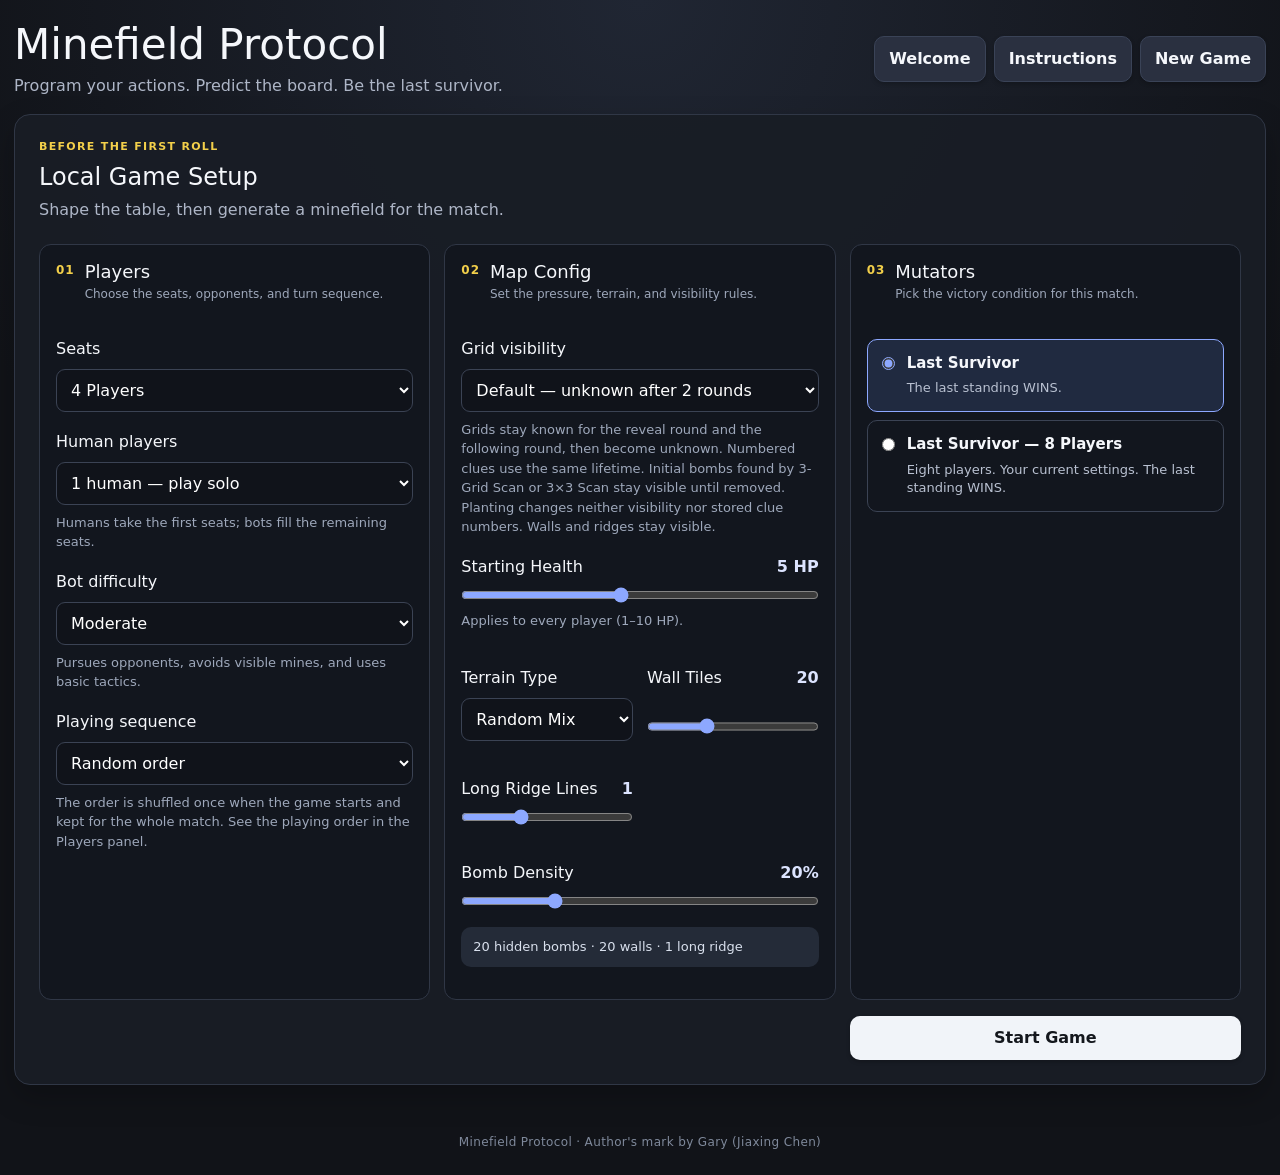
==== commit fa363f06: "Add comprehensive tests for dodge mechanics, mutator settings, and scan movement - Implement tests f" ====
--- a/game.html
+++ b/game.html
@@ -54,6 +54,8 @@
               <option value="4" selected>4 Players</option>
               <option value="5">5 Players</option>
               <option value="6">6 Players</option>
+              <option value="7">7 Players</option>
+              <option value="8">8 Players</option>
             </select>
           </label>
           <label>
@@ -65,6 +67,8 @@
               <option value="3">3 humans</option>
               <option value="4">4 humans</option>
               <option value="5">5 humans</option>
+              <option value="6">6 humans</option>
+              <option value="7">7 humans</option>
             </select>
             <span id="botSetupHint" class="setup-hint">Humans take the first seats; bots fill the remaining seats.</span>
           </label>
@@ -114,18 +118,18 @@
             <label>
               Terrain Type
               <select id="terrainType">
-                <option value="random">Random Mix</option>
-                <option value="wall" selected>Walls</option>
+                <option value="random" selected>Random Mix</option>
+                <option value="wall" >Walls</option>
                 <option value="ridge">Ridges</option>
               </select>
             </label>
             <label>
               <span>Wall Tiles <output id="terrainCountValue">16</output></span>
-              <input id="terrainCount" type="range" min="0" max="20" value="16" />
+              <input id="terrainCount" type="range" min="10" max="40" value="20" />
             </label>
             <label>
               <span>Long Ridge Lines <output id="ridgeCountValue">1</output></span>
-              <input id="ridgeCount" type="range" min="0" max="2" value="1" />
+              <input id="ridgeCount" type="range" min="0" max="3" value="1" />
             </label>
             <label>
               <span>Bomb Density <output id="bombPercentValue">20%</output></span>
@@ -175,9 +179,11 @@
               <summary>Rules &amp; explanations</summary>
               <ul>
                 <li>Move: a step blocked by another player is skipped. Its point is spent; later steps continue from your actual position.</li>
-                <li>Attack: reach 2 grids straight or 1 diagonally and push 1 grid. A wall, ridge, or edge blocking the push causes 1 HP damage. Another player blocks without damage.</li>
-                <li>Dodge: choose an adjacent escape direction. The next attack triggers one sidestep. A blocked destination makes it fail; landing on a bomb still triggers it. Dodges expire each round and do not stack.</li>
-                <li>Scan Here: 1 point records the bomb count in the eight grids around you. 3×3 Scan costs 3 points and records nine numbered clues. A number does not prove its own grid safe.</li>
+                <li>Attack: reach 2 grids straight or 1 diagonally, push 1 grid, and deal 1 HP damage. A wall, ridge, edge, or blocked push also causes 1 HP damage.</li>
+                <li>Dodge: choose an adjacent escape direction. It can respond to an earlier player's attack in the same execution step; otherwise it activates on your turn for the next attack. It is consumed once, even if blocked. Landing on a bomb still triggers it. Dodges expire each round and do not stack.</li>
+                <li>Every starting tile gets a free public neighboring-bomb count before the first roll. Opening scans grant no movement adjustment.</li>
+                <li>Scan Here: 1 point records the bomb count in the eight grids around you and lets you redirect your next programmed Move when it executes. No extra movement; one adjustment, this round only. Scans do not stack. A number does not prove its own grid safe.</li>
+                <li>3×3 Scan: 3 points reveals bombs and safe grids in a nine-grid patch, with no numbers. Found initial bombs stay visible until removed; other results follow the visibility setting.</li>
                 <li>3-Grid Scan: 2 points reveals bombs directly in three grids, with no numbers. Other grids keep their visibility. Found initial bombs stay visible until removed; planted bombs follow the visibility setting.</li>
                 <li>Plant Bomb: 1 point on an adjacent non-terrain grid. Break Wall: a separate 2-point action targeting an adjacent wall. Both use straight directions only.</li>
                 <li>Clues are dated snapshots. Planting, disarming, and explosions do not update them. Rescan to refresh; clues expire with the selected visibility mode.</li>
@@ -310,9 +316,13 @@
             </div>
             <p id="executionProgress" class="execution-progress" role="status" aria-live="polite"></p>
             <button id="resolveNextBtn">Resolve Next Action</button>
+            <div id="scanMoveChoice" class="hidden" role="group" aria-label="Movement adjustment after scanning">
+              <p id="scanMoveHint" role="status" aria-live="polite"></p>
+              <button id="keepScanMoveBtn" type="button" class="secondary">Keep programmed move</button>
+            </div>
             <button id="resolveAllBtn" class="secondary">Resolve Remaining</button>
             <details class="execution-log">
-              <summary>Execution log</summary>
+              <summary>Execution log<span id="latestExecutionLog" class="latest-execution-log" role="status" aria-live="polite"></span></summary>
               <div class="allocation-legend" aria-label="Execution log action colors">
                 <span class="legend-scan">Scan</span>
                 <span class="legend-attack">Attack</span>
--- a/style.css
+++ b/style.css
@@ -218,7 +218,7 @@
 }
 
 .status-panel, .player-panel, .control-panel { padding: 12px; }
-.board-panel { padding: 16px; }
+.board-panel { padding: 12px; }
 .status-panel h2, .player-panel h2 { margin-bottom: 12px; font-size: 18px; }
 
 .status-row {
@@ -265,6 +265,8 @@
 .round-die { display: grid; justify-items: center; gap: 4px; padding: 3px 0; border-radius: 6px; font-size: 11px; font-weight: 700; }
 .round-die-cube.allocation-cell { min-width: 0; width: 28px; height: 28px; font-size: 17px; }
 .round-die.rolling-player { outline: 2px solid #56a3ff; background: #1a3048; }
+.round-die.dead { opacity: .45; text-decoration: line-through; }
+.round-die.dead .round-die-cube { width: auto; min-width: 48px; padding: 0 4px; font-size: 10px; }
 
 .player-card {
   display: flex;
@@ -280,11 +282,20 @@
 
 .player-card.dead { opacity: .45; text-decoration: line-through; }
 .player-card.active { border-color: #8da8ff; }
+.player-card.execution-active { animation: active-player-pulse 2s ease-in-out infinite; }
+@keyframes active-player-pulse {
+  0%, 100% { opacity: 1; }
+  50% { opacity: .55; }
+}
 .bot-badge { flex-basis: 100%; color: #b9c8e8; font-size: 11px; overflow-wrap: anywhere; }
 .player-identity { display: inline-flex; align-items: center; gap: 7px; }
 .player-name { font-weight: 800; }
 .hp { white-space: nowrap; font-size: 13px; font-variant-numeric: tabular-nums; }
 .hp.hearts { color: #f08b96; font-size: 16px; letter-spacing: 1px; }
+.player-card.hp-low { border-color: #f59e42; color: #f59e42; }
+.player-card.hp-critical { border-color: #dc143c; color: #dc143c; }
+.player-card.hp-low .hp, .player-card.hp-low .bot-badge,
+.player-card.hp-critical .hp, .player-card.hp-critical .bot-badge { color: inherit; }
 .active-player-cube {
   width: 11px;
   height: 11px;
@@ -297,12 +308,17 @@
 
 .main-grid {
   display: grid;
-  grid-template-columns: 240px minmax(0, 1fr) 340px;
+  /* Match the board column to its square plus panel padding and borders. */
+  grid-template-columns: minmax(280px, 320px) minmax(0, calc(76vh + 26px)) var(--control-panel-width, 340px);
+  justify-content: center;
   gap: 14px;
   align-items: start;
 }
 
 .main-grid > * { min-width: 0; }
+
+/* Eight 44px player columns plus panel padding fit during execution. */
+.main-grid:has(#executionControls:not(.hidden)) { --control-panel-width: 400px; }
 
 .board-head {
   display: flex;
@@ -325,7 +341,7 @@
 
 /* Board cells: terrain, selection previews, denial feedback, and player tokens. */
 .board {
-  width: min(76vh, 100%);
+  width: 100%;
   aspect-ratio: 1 / 1;
   margin: 0 auto;
   display: grid;
@@ -465,6 +481,8 @@
 .token.p4, .active-player-cube.p4 { background: #9a7a3f; }
 .token.p5, .active-player-cube.p5 { background: #6f4b9a; }
 .token.p6, .active-player-cube.p6 { background: #347f8c; }
+.token.p7, .active-player-cube.p7 { background: #a85d32; }
+.token.p8, .active-player-cube.p8 { background: #657b8b; }
 
 /* Private planning: die, action buttons, allocation colors, and queued choices. */
 .control-panel {
@@ -701,28 +719,34 @@
 /* Compact allocation-style cubes stay in the normal control panel. */
 .execution-cube-hint { font-size: 12px; color: #aeb6c7; }
 .execution-cubes { overflow-x: auto; padding: 3px; }
-.execution-cube-table { width: max-content; border-collapse: separate; border-spacing: 0; }
+.execution-cube-table { width: min(100%, 352px); table-layout: fixed; border-collapse: separate; border-spacing: 0; }
 .execution-cube-table caption { text-align: left; color: #aeb6c7; font-size: 12px; margin-bottom: 8px; }
-.execution-cube-table th, .execution-cube-table td { width: 44px; text-align: center; border-left: 2px solid transparent; border-right: 2px solid transparent; }
+.execution-cube-table th, .execution-cube-table td { text-align: center; border-left: 2px solid transparent; border-right: 2px solid transparent; }
 .execution-player { padding: 5px 3px; border-top: 2px solid transparent; }
 .execution-player span { display: block; font-size: 14px; }
 .execution-player small { display: block; margin-top: 3px; font-size: 10px; font-weight: 400; color: #cad4e5; }
 .execution-point { padding: 3px; }
-.execution-cube.allocation-cell { width: 32px; height: 32px; min-width: 32px; transform: none; }
+.execution-cube.allocation-cell { width: min(32px, 100%); aspect-ratio: 1; min-width: 0; margin-inline: auto; transform: none; }
+.execution-cube.allocation-cell.point-move { background: #596170; border-color: #939ba7; color: #f3f5f8; }
+.execution-cube.allocation-cell.usable,
+.execution-cube.allocation-cell.point-empty { background: transparent; border: 2px solid #939ba7; color: #aeb6c7; }
 .execution-point.last-point { border-bottom: 2px solid transparent; }
 .execution-point.hp-loss .execution-cube { box-shadow: 0 0 0 2px #e99245; }
 .execution-point.eliminated .execution-cube { box-shadow: 0 0 0 2px #ef6570; }
-.execution-cube-table .executing-player { border-left-color: #56a3ff; border-right-color: #56a3ff; animation: execution-blink 1.2s ease-in-out infinite; }
+.execution-cube-table .executing-player { border-left-color: #56a3ff; border-right-color: #56a3ff; animation: execution-blink 2s ease-in-out infinite; }
 .execution-cube-table th.executing-player { border-top-color: #56a3ff; }
 .execution-cube-table .last-point.executing-player { border-bottom-color: #56a3ff; }
 .execution-progress { margin: 10px 3px 3px; font-size: 12px; color: #b9d8ff; }
 .execution-log { margin-top: 18px; }
 .execution-log summary { cursor: pointer; color: #b9c8e8; }
+.latest-execution-log { display: block; margin-top: 8px; color: #d9e0ed; font-size: 13px; line-height: 1.5; }
+.execution-log[open] .latest-execution-log { display: none; }
 @keyframes execution-blink {
   0%, 100% { border-left-color: #56a3ff; border-right-color: #56a3ff; }
   50% { border-left-color: #224875; border-right-color: #224875; }
 }
 @media (prefers-reduced-motion: reduce) {
+  .player-card.execution-active { animation: none; }
   .execution-cube-table .executing-player { animation: none; }
 }
 
@@ -736,6 +760,7 @@
 
 .queue-item.done { opacity: .42; text-decoration: line-through; }
 .queue-item.current { outline: 2px solid #8da8ff; }
+.queue-result { margin-top: 5px; font-size: 12px; font-weight: 400; line-height: 1.5; }
 
 .queue-item.log-scan { --log-accent: #73d69a; --log-background: #183327; }
 .queue-item.log-attack { --log-accent: #ffc488; --log-background: #382719; }
@@ -797,7 +822,7 @@
 
 /* Move controls below the board on narrower screens, then stack the sidebar. */
 @media (max-width: 1180px) {
-  .main-grid { grid-template-columns: 220px minmax(0, 1fr); }
+  .main-grid { grid-template-columns: minmax(280px, 320px) minmax(0, calc(76vh + 26px)); }
   .info-sidebar { grid-row: 1 / span 2; }
   .control-panel { grid-column: 2; position: static; }
 }
@@ -808,8 +833,8 @@
   .welcome-home .intro-hero { padding: 28px 20px; }
   .docs-page > header { flex-wrap: wrap; }
   .main-grid { grid-template-columns: minmax(0, 1fr); }
-  .info-sidebar { grid-template-columns: repeat(2, minmax(0, 1fr)); grid-row: auto; position: static; align-items: start; }
-  .board { width: min(100%, 700px); }
+  .info-sidebar { grid-template-columns: repeat(auto-fit, minmax(min(100%, 280px), 1fr)); grid-row: auto; position: static; align-items: start; }
+  .board-panel { width: min(100%, 726px); justify-self: center; }
   .control-panel { grid-column: auto; }
   #planningControls button { min-height: 44px; }
   .setup-widgets { grid-template-columns: 1fr; }
